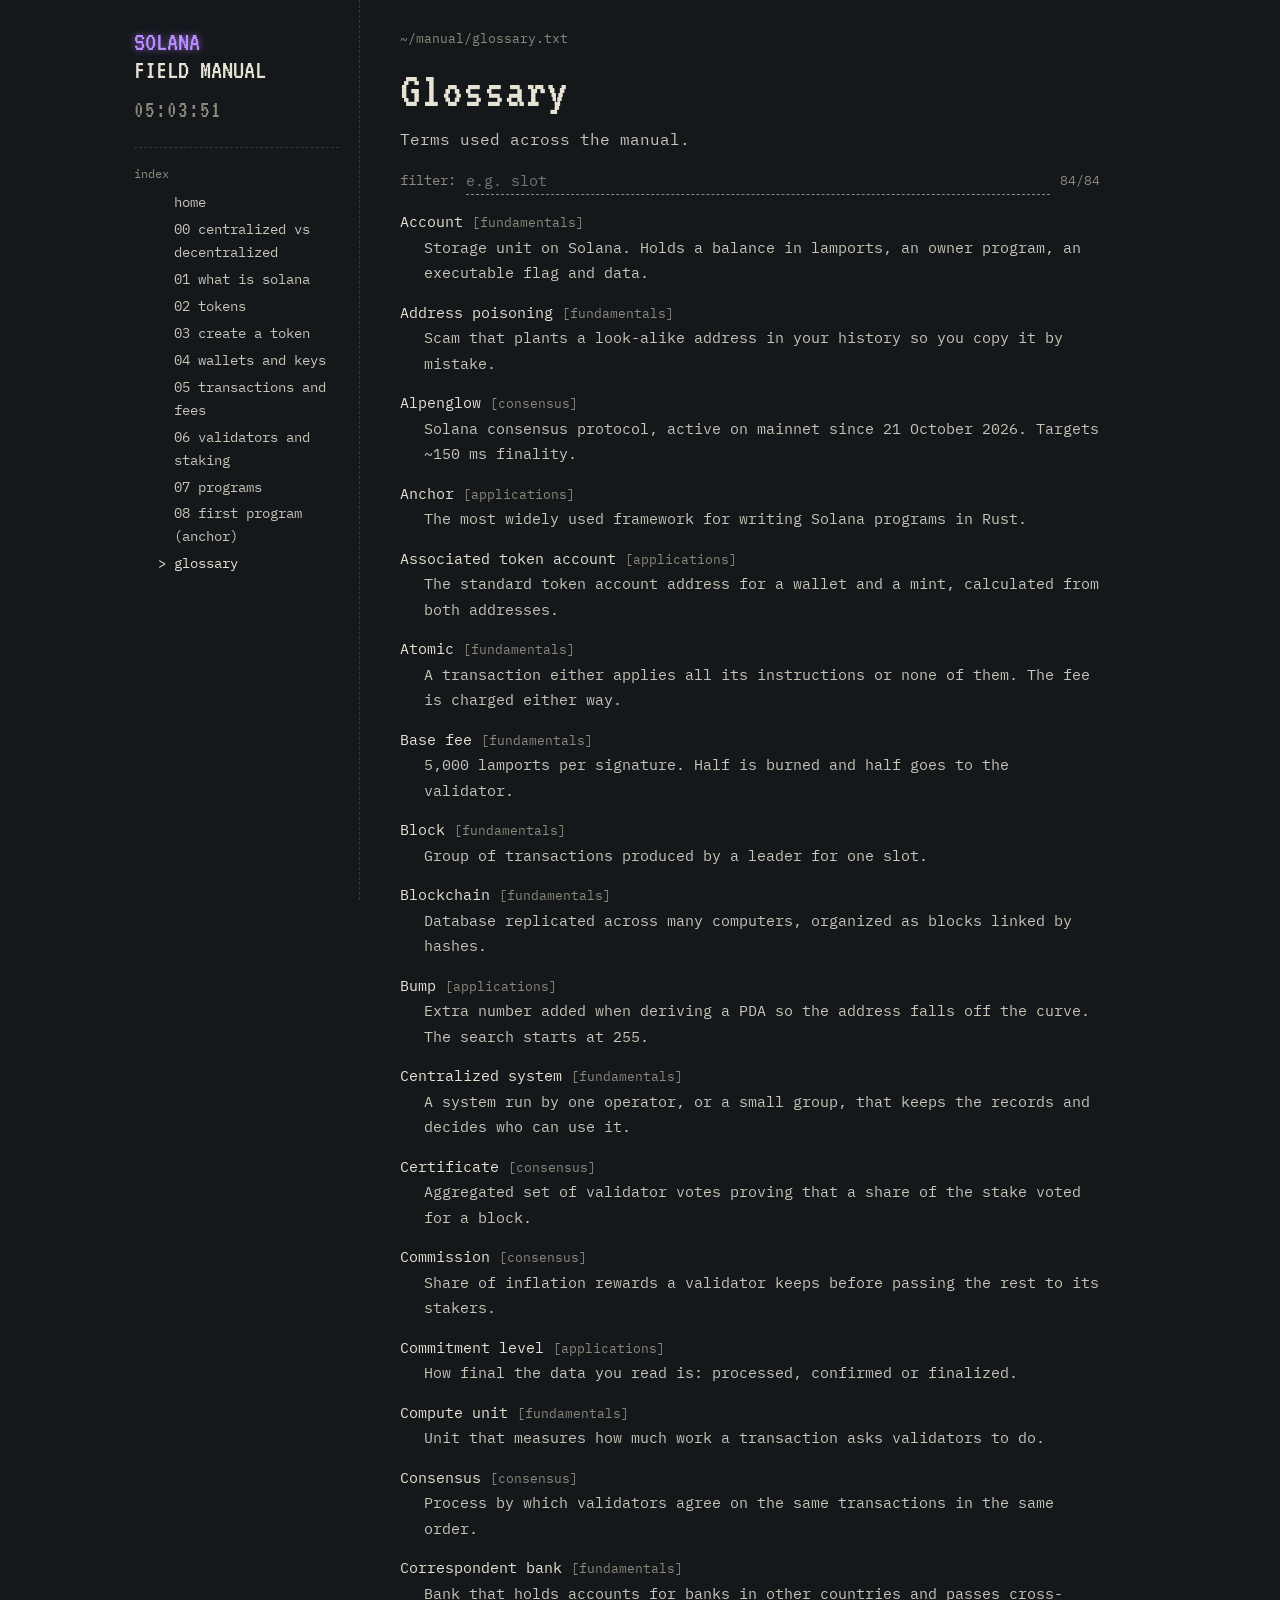
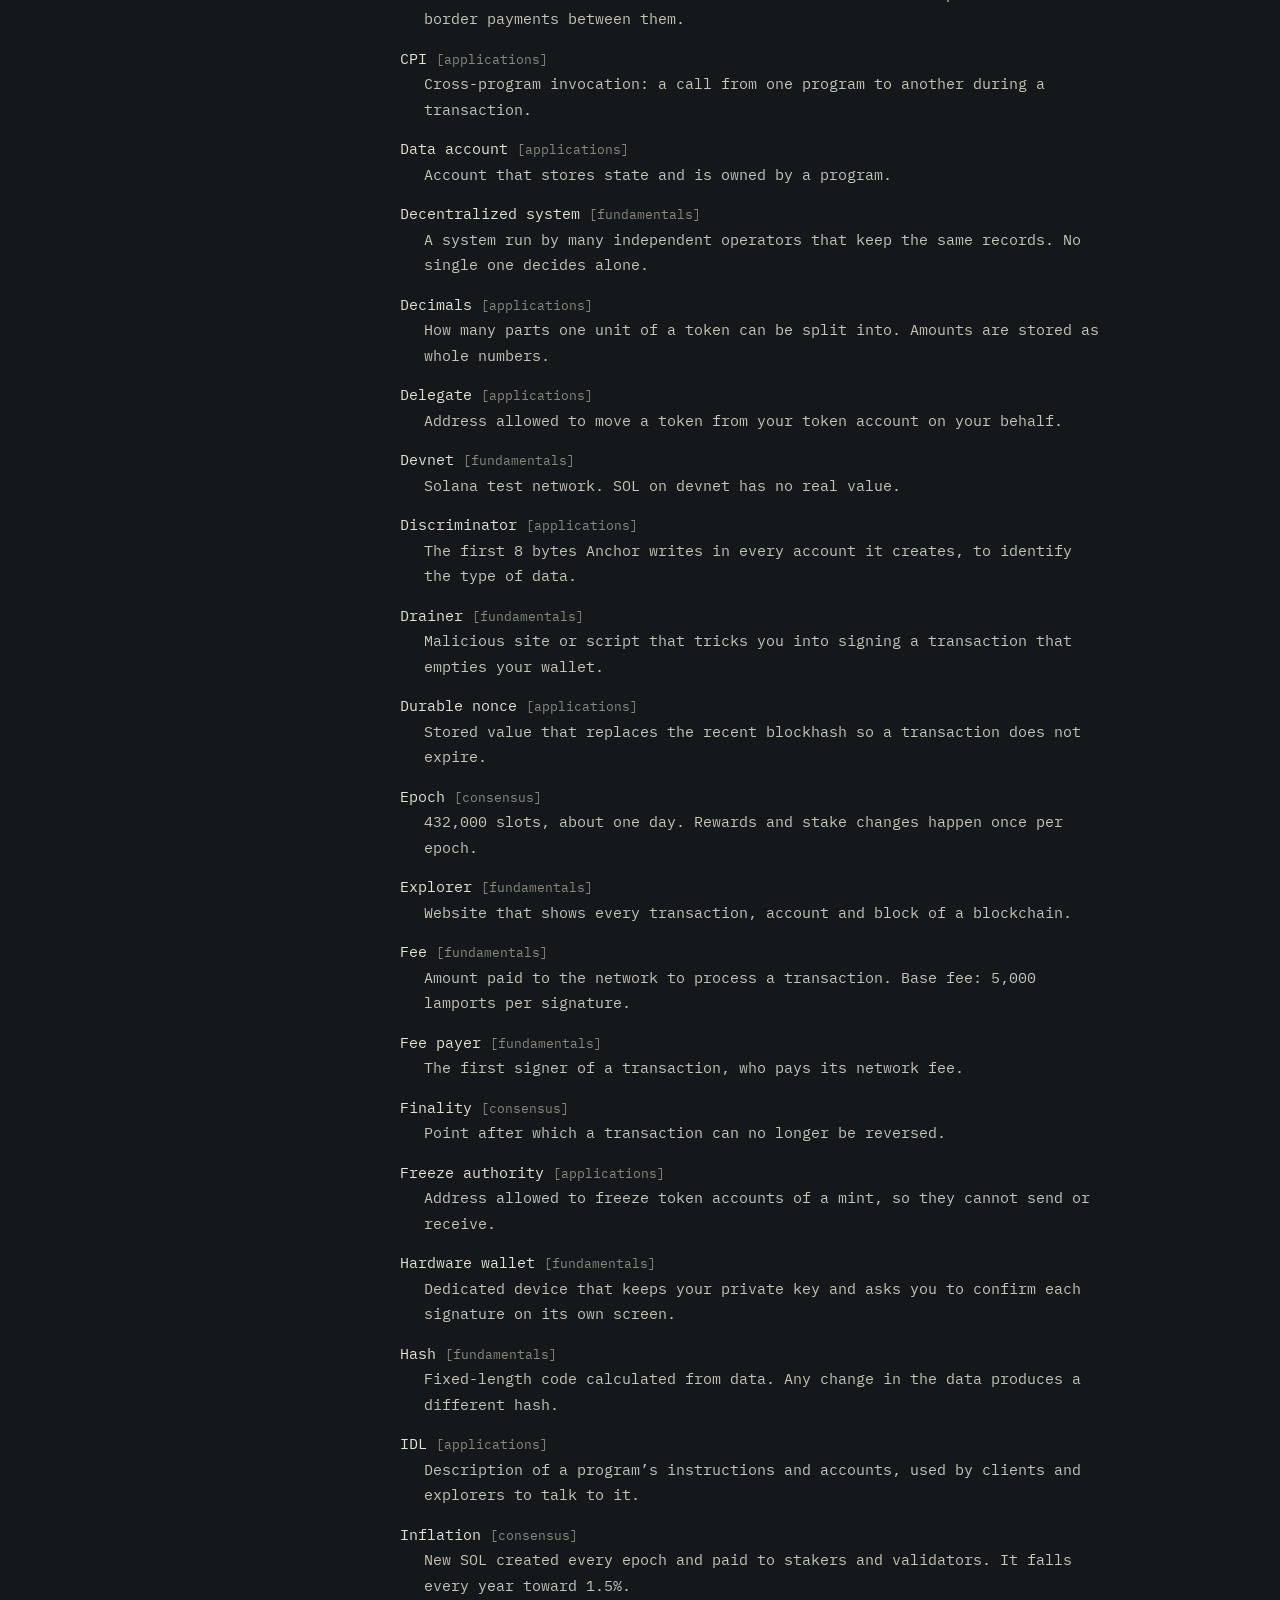
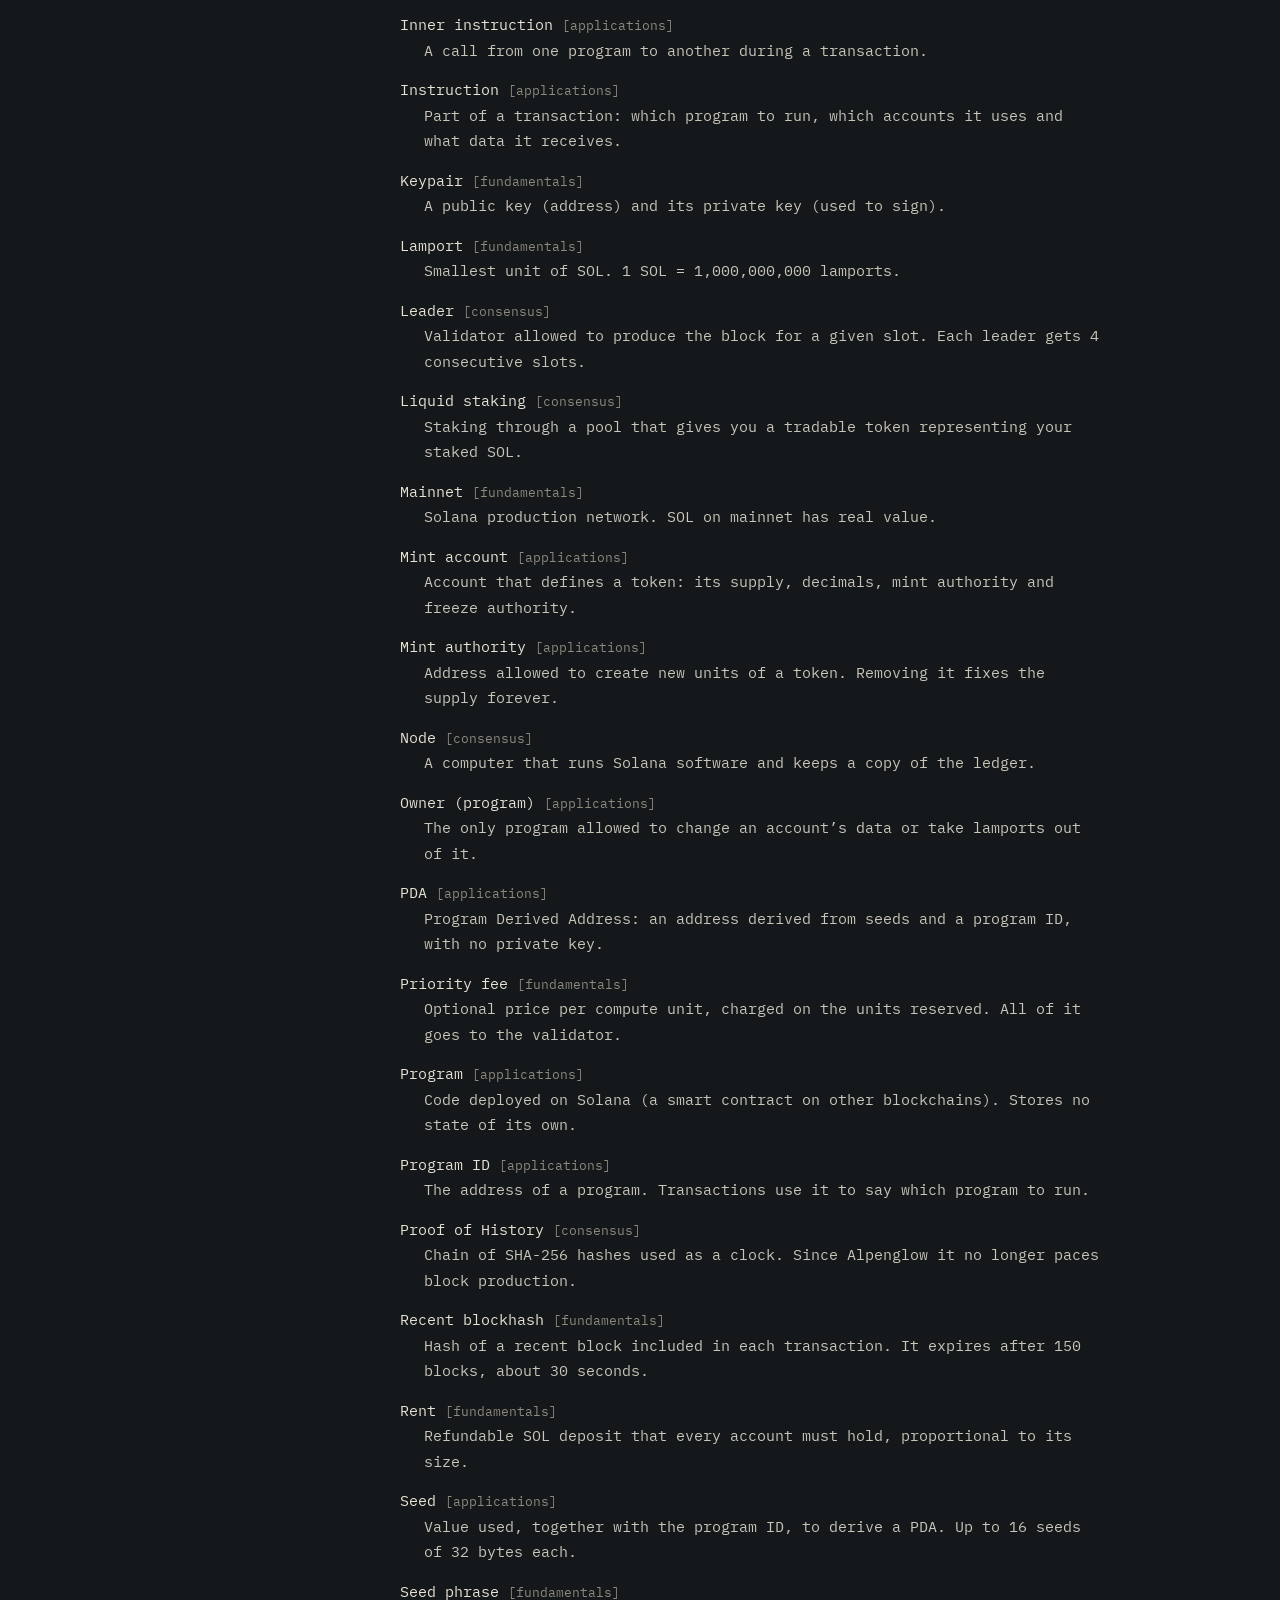
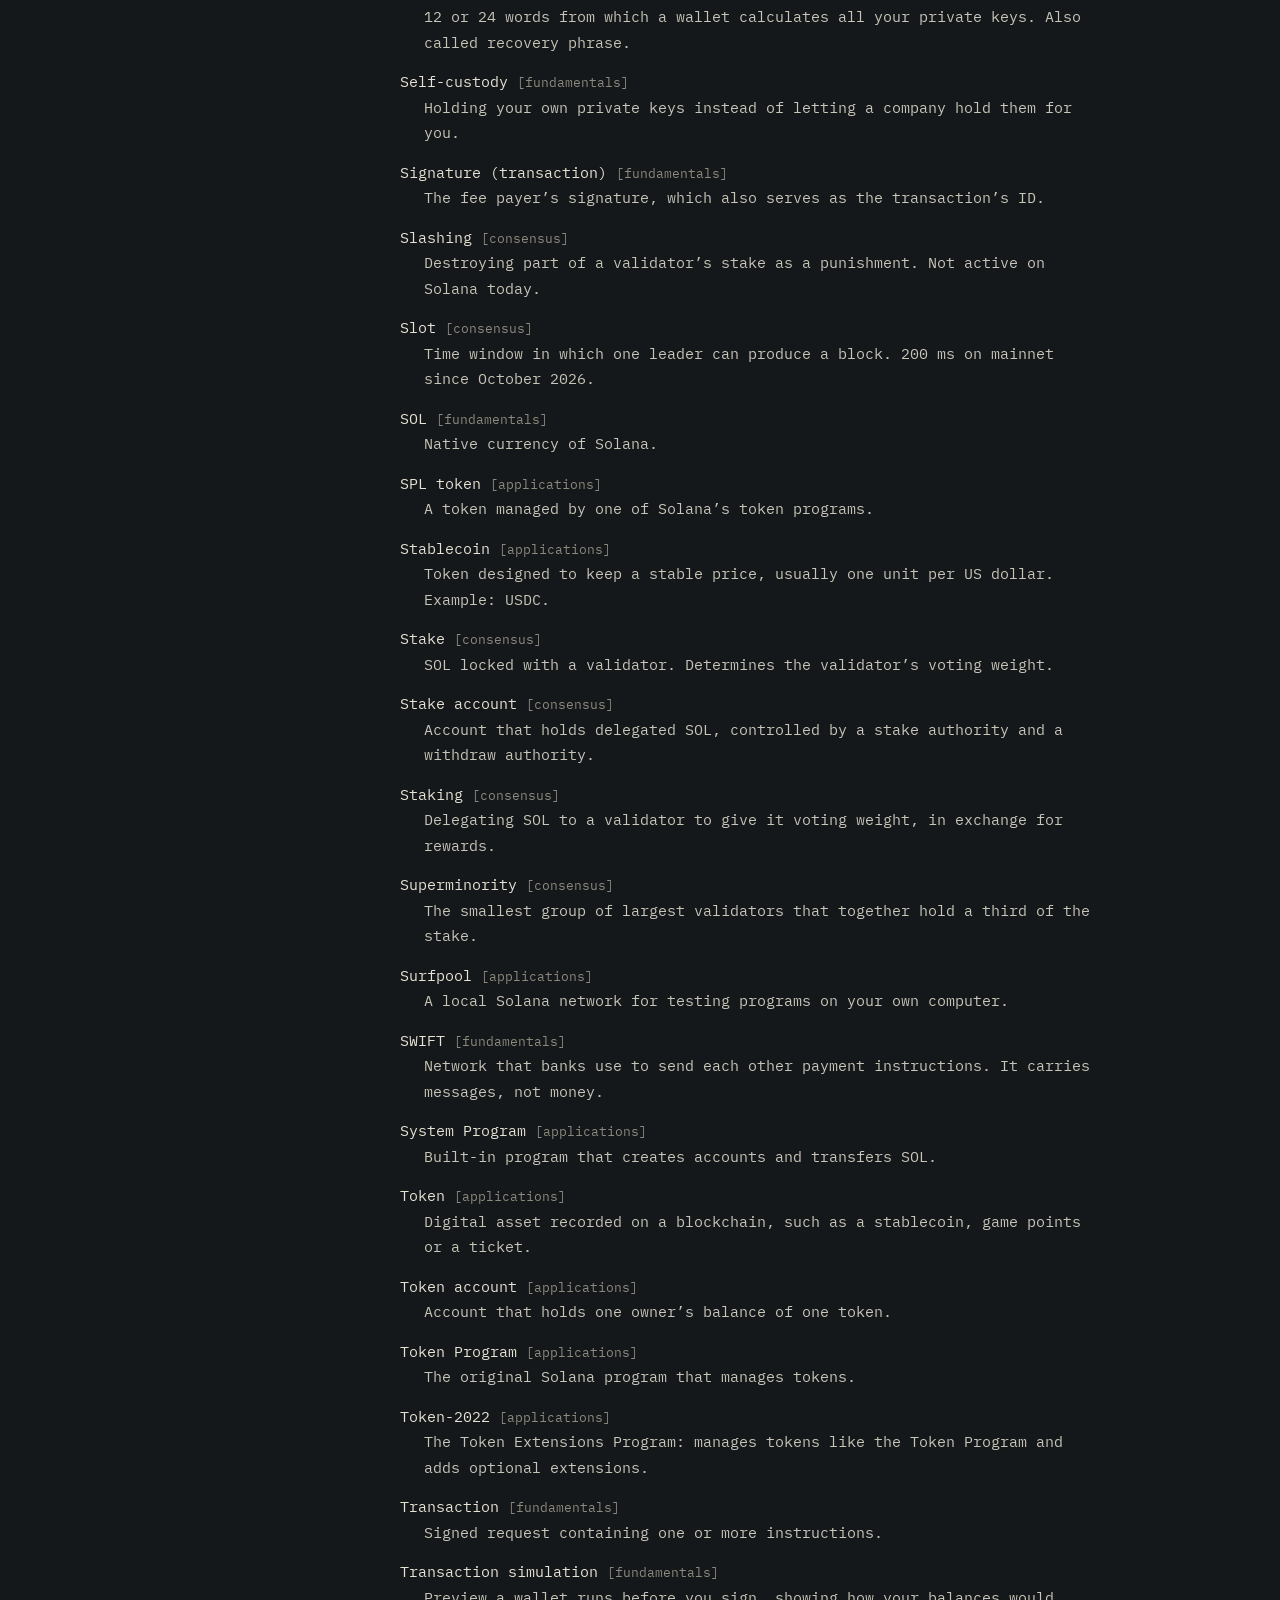
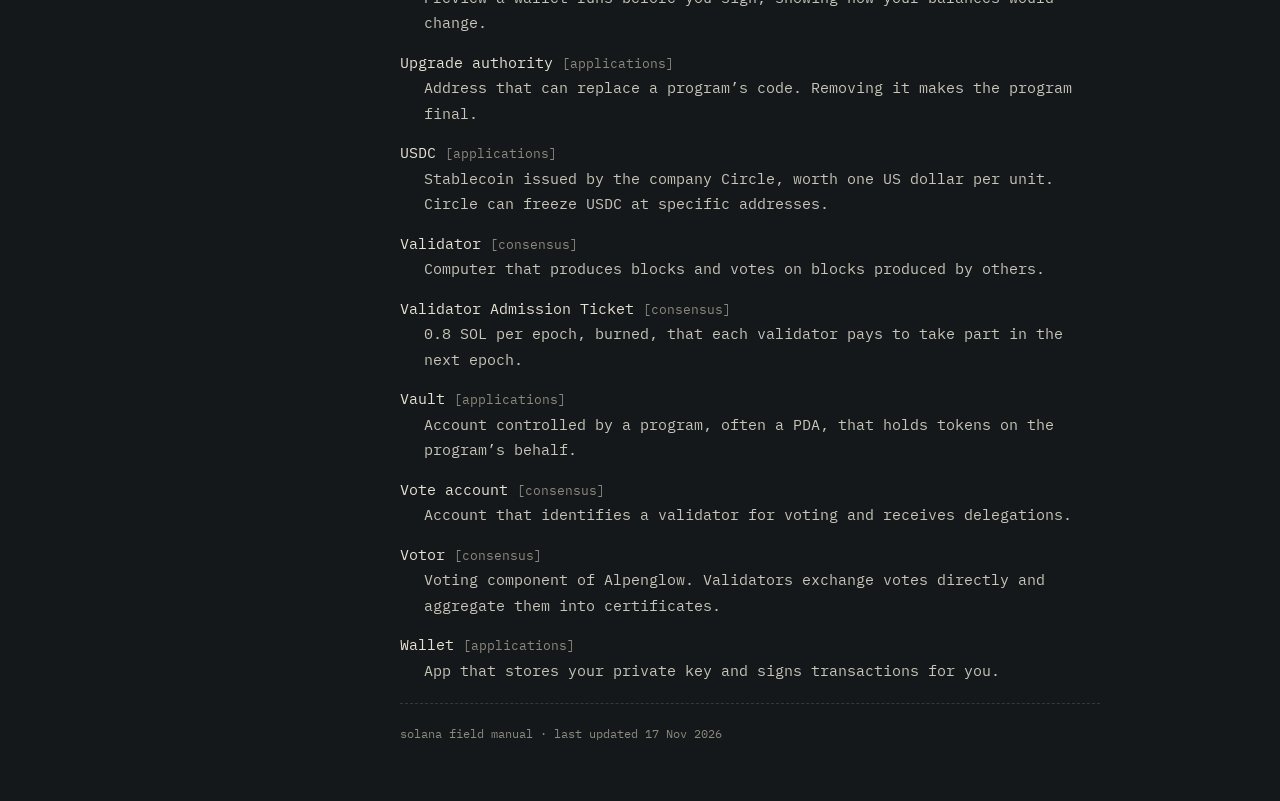
==== glossary.html @ 05550bae "initial commit" ====
<!DOCTYPE html>
<html lang="en">
<head>
<meta charset="UTF-8">
<meta name="viewport" content="width=device-width, initial-scale=1.0">
<title>Glossary · Solana Field Manual</title>
<link rel="preconnect" href="https://fonts.googleapis.com">
<link rel="preconnect" href="https://fonts.gstatic.com" crossorigin>
<link href="https://fonts.googleapis.com/css2?family=IBM+Plex+Mono:ital,wght@0,400;0,600;1,400&family=VT323&display=swap" rel="stylesheet">
<link rel="stylesheet" href="css/base.css">
<link rel="stylesheet" href="css/layout.css">
<link rel="stylesheet" href="css/components.css">
</head>
<body data-root="" data-page="glossary">
<div class="layout">
  <aside class="side" id="sidebar" aria-label="Site index"></aside>

  <main class="content">
    <p class="meta">~/manual/glossary.txt</p>
    <h1>Glossary</h1>
    <p class="lead">Terms used across the manual.</p>

    <div class="filter">
      <label for="gloss-q">filter:</label>
      <input id="gloss-q" type="search" placeholder="e.g. slot" autocomplete="off">
      <span class="meta" id="gloss-count"></span>
    </div>
    <dl class="gloss" id="gloss"></dl>

    <hr>
    <footer>solana field manual · last updated 17 Nov 2026</footer>
  </main>
</div>

<script src="data/articles.js" defer></script>
<script src="data/glossary.js" defer></script>
<script src="js/helpers/clock.js" defer></script>
<script src="js/helpers/sidebar.js" defer></script>
<script src="js/helpers/scroll-spy.js" defer></script>
<script src="js/helpers/copy-code.js" defer></script>
<script src="js/helpers/glossary-filter.js" defer></script>
<script src="js/main.js" defer></script>
</body>
</html>
---- css/base.css ----
/* ============================================================
   base.css
   Colors, fonts, reset and general typography.
   Every other stylesheet uses the variables defined here.
   ============================================================ */

:root{
  --bg:#15181b;          /* soft charcoal background */
  --fg:#c8c5b9;          /* body text, warm off-white */
  --fg-hi:#e6e2d4;       /* headings and strong text */
  --dim:#8c897d;         /* meta text, comments, labels */
  --rule:#34383c;        /* dashed separators */
  --code-bg:#1b1f23;     /* code blocks */
  --amber:#d9a55b;       /* warnings, linked values in figures */
  --red:#d48873;         /* critical warnings, broken links in figures */
  --violet:#b98cff;      /* "SOLANA" in the site name */

  --font-display:'VT323','Courier New',monospace;
  --font-body:'IBM Plex Mono','Courier New',monospace;

  color-scheme:dark;
}

*{margin:0;padding:0;box-sizing:border-box}
html{height:100%;scroll-behavior:smooth}
body{
  min-height:100%;
  background:var(--bg);
  color:var(--fg);
  font-family:var(--font-body);
  font-size:15px;
  line-height:1.7;
}
::selection{background:var(--fg);color:var(--bg)}
[hidden]{display:none !important}

a{color:var(--fg-hi);text-decoration:underline;text-underline-offset:3px;text-decoration-color:var(--dim)}
a:hover{text-decoration-color:var(--fg-hi)}
:focus-visible{outline:1px dashed var(--fg-hi);outline-offset:3px}

hr{border:none;border-top:1px dashed var(--rule);margin:20px 0}

/* ---------- headings ---------- */
h1{
  font-family:var(--font-display);font-weight:400;font-size:52px;line-height:1;
  color:var(--fg-hi);margin:0 0 10px;text-wrap:balance;
}
h1 .cur{
  display:inline-block;width:.45em;height:.8em;margin-left:6px;vertical-align:-2px;
  background:var(--fg-hi);animation:blink 1.1s steps(2,start) infinite;
}
@keyframes blink{50%{opacity:0}}

h2{
  font-family:var(--font-display);font-weight:400;font-size:32px;line-height:1.1;
  color:var(--fg-hi);margin:44px 0 12px;text-wrap:balance;scroll-margin-top:24px;
}
h2 .n{color:var(--dim);margin-right:10px}
h3{font-family:var(--font-display);font-weight:400;font-size:24px;line-height:1.15;color:var(--fg-hi);margin:28px 0 8px}
h4{font-size:15px;font-weight:600;color:var(--fg-hi);margin:20px 0 6px}

/* ---------- text ---------- */
p{margin:0 0 14px}
ul,ol{margin:0 0 16px 24px}
li{margin:4px 0}
li::marker{color:var(--dim)}
strong{color:var(--fg-hi);font-weight:600}
code{font-family:var(--font-body);font-size:.92em;color:var(--fg-hi);background:var(--code-bg);padding:1px 5px}

.meta{font-size:13px;color:var(--dim)}
.lead{font-size:16px}

@media (max-width:820px){
  body{font-size:14px}
  h1{font-size:40px}
  h2{font-size:28px}
}

@media (prefers-reduced-motion:reduce){
  html{scroll-behavior:auto}
  h1 .cur{animation:none}
}
---- css/layout.css ----
/* ============================================================
   layout.css
   Site index on the left, the article in the middle and, on wide
   screens, "on this page" on the right. On phones the index moves to the top.
   ============================================================ */

.layout{
  display:grid;
  grid-template-columns:250px minmax(0,1fr);
  max-width:1060px;
  margin:0 auto;
}

/* ---------- sidebar ---------- */
.side{
  position:sticky;top:0;align-self:start;
  height:100vh;overflow-y:auto;
  padding:28px 20px 28px 24px;
  border-right:1px dashed var(--rule);
  font-size:13.5px;
}
.side hr{margin:16px 0}
.side .h{font-size:12px;color:var(--dim);margin-bottom:6px}

.site{font-family:var(--font-display);font-size:28px;line-height:1;color:var(--fg-hi);text-decoration:none;display:block}
.site .sol{
  color:var(--violet);
  text-shadow:0 0 6px rgba(185,140,255,.55),0 0 14px rgba(185,140,255,.25);
}
.clock{
  font-family:var(--font-display);font-size:24px;color:var(--dim);
  margin-top:6px;letter-spacing:.04em;font-variant-numeric:tabular-nums;
}

.nav,.onpage{list-style:none}
.nav li,.onpage li{margin:2px 0}
.nav a,.onpage a{display:block;position:relative;padding:1px 0 1px 16px;text-decoration:none;color:var(--fg)}
.nav a:hover,.onpage a:hover{color:var(--fg-hi)}
.nav a[aria-current="page"],.onpage a.on{color:var(--fg-hi)}
.nav a[aria-current="page"]::before,.onpage a.on::before{content:">";position:absolute;left:0;color:var(--fg-hi)}
.nav .locked{color:var(--dim)}
.onpage a{color:var(--dim)}
.onpage .n{margin-right:6px}
.progress{margin-top:12px;color:var(--dim);font-size:12.5px;white-space:pre}

/* ---------- right column: on this page (wide screens only) ----------
   Created by js/helpers/scroll-spy.js on article pages. */
.layout.has-toc{grid-template-columns:230px minmax(0,1fr) 210px;max-width:1260px}
.toc-side{
  position:sticky;top:0;align-self:start;
  height:100vh;overflow-y:auto;
  padding:28px 20px 28px 22px;
  border-left:1px dashed var(--rule);
  font-size:13.5px;
}
.toc-side .h{font-size:12px;color:var(--dim);margin-bottom:6px}
.toc-side .onpage-block > hr:first-child{display:none}

/* ---------- content ---------- */
.content{padding:28px 40px 56px;min-width:0}
.content > *{max-width:700px}

footer{font-size:12px;color:var(--dim)}

/* ---------- small screens ---------- */
@media (max-width:820px){
  .layout{grid-template-columns:1fr}
  .side{position:static;height:auto;border-right:none;border-bottom:1px dashed var(--rule);padding:20px 16px}
  .side .top-row{display:flex;justify-content:space-between;align-items:baseline}
  .clock{margin-top:0}
  .nav{display:flex;flex-wrap:wrap;gap:2px 14px}
  .onpage-block{display:none}
  .content{padding:22px 16px 40px}
}
---- css/components.css ----
/* ============================================================
   components.css
   Reusable blocks used inside articles and pages.
   ============================================================ */

/* ---------- code blocks ----------
   <div class="code">
     <div class="label"><span>bash</span><button class="copy" type="button">copy</button></div>
     <pre>...</pre>
   </div>
   Add data-raw to the button to copy comments too (json, rust...). */
.code{margin:8px 0 18px}
.code pre{
  background:var(--code-bg);padding:14px 16px;overflow-x:auto;
  font-family:var(--font-body);font-size:13.5px;line-height:1.6;color:var(--fg);
}
.code pre .c{color:var(--dim)}
.code .label{font-size:12px;color:var(--dim);margin-bottom:2px;display:flex;justify-content:space-between;gap:12px}
.copy{font-family:var(--font-body);font-size:12px;background:none;border:none;color:var(--dim);cursor:pointer;padding:0}
.copy::before{content:"["}
.copy::after{content:"]"}
.copy:hover{color:var(--fg-hi)}

/* ---------- figures (inline svg) ----------
   <figure class="fig"><div class="wrap"><svg>...</svg></div><figcaption>fig. 1: ...</figcaption></figure> */
.fig{margin:10px 0 20px}
.fig .wrap{overflow-x:auto;padding:14px 0 6px;border-top:1px dashed var(--rule);border-bottom:1px dashed var(--rule)}
.fig svg{display:block;width:100%;height:auto;min-width:560px}
.fig figcaption{font-size:12.5px;color:var(--dim);margin-top:6px}
.fig text{font-family:var(--font-body);font-size:13px;fill:var(--fg)}
.fig .t-hi{font-family:var(--font-display);font-size:21px;fill:var(--fg-hi)}
.fig .t-dim{fill:var(--dim);font-size:12px}
.fig .t-am{fill:var(--amber)}
.fig .t-red{fill:var(--red)}
.fig .box{fill:none;stroke:var(--fg);stroke-width:1}
.fig .sep{stroke:var(--rule);stroke-width:1}
.fig .ln{fill:none;stroke:var(--amber);stroke-width:1.2}
.fig .ln-red{fill:none;stroke:var(--red);stroke-width:1.2;stroke-dasharray:4 3}
.fig .ln-red.solid{stroke-dasharray:none}
.fig .ax{stroke:var(--dim);stroke-width:1;fill:none}
.fig .cell{fill:none;stroke:var(--dim);stroke-width:1}
.fig .cell.f{fill:rgba(200,197,185,.09)}
.fig .mk{fill:var(--amber)}

/* ---------- tables ---------- */
.tbl{overflow-x:auto;margin:8px 0 18px}
table{border-collapse:collapse;width:100%;font-size:14px;font-variant-numeric:tabular-nums}
th{text-align:left;font-weight:400;color:var(--dim);padding:6px 14px 6px 0;border-bottom:1px dashed var(--rule)}
td{padding:7px 14px 7px 0;border-bottom:1px dashed var(--rule);vertical-align:top}
tr:last-child td{border-bottom:none}

/* ---------- notes ----------
   .note (info) · .note.warn (amber) · .note.crit (red) */
.note{margin:8px 0 18px;padding-left:16px;border-left:1px dashed var(--dim)}
.note .t{display:block;color:var(--fg-hi)}
.note.warn{border-left-color:var(--amber)}
.note.warn .t{color:var(--amber)}
.note.crit{border-left-color:var(--red)}
.note.crit .t{color:var(--red)}
.note p:last-child{margin-bottom:0}

/* ---------- home: file listing ---------- */
.ls{font-size:14px;margin:8px 0 18px;overflow-x:auto}
.ls td{border:none;padding:3px 18px 3px 0;white-space:nowrap}
.ls .perm,.ls .locked{color:var(--dim)}

/* ---------- misc ---------- */
.toc{list-style:none;margin:8px 0 16px}
.toc .n{color:var(--dim);margin-right:8px}
.pager{display:flex;justify-content:space-between;gap:16px;flex-wrap:wrap;font-size:14px}
.redact{display:block;height:1em;background:var(--rule);margin:10px 0}
.redact.s{width:55%}
.redact.m{width:80%}

/* ---------- glossary ---------- */
.filter{display:flex;gap:10px;align-items:center;flex-wrap:wrap;margin:6px 0 14px;font-size:14px}
.filter label{color:var(--dim)}
.filter input{
  flex:1 1 220px;background:transparent;border:none;border-bottom:1px dashed var(--dim);
  color:var(--fg-hi);font-family:var(--font-body);font-size:15px;padding:4px 0;outline:none;
}
.filter input:focus{border-bottom-color:var(--fg-hi)}
dl.gloss dt{color:var(--fg-hi);margin-top:14px}
dl.gloss dd{margin-left:24px}
dl.gloss .tag{font-size:13px;color:var(--dim)}

/* ---------- figure extras (flows and networks) ---------- */
.fig .box.dim{stroke:var(--rule)}
.fig .t-hi.dim{fill:var(--dim)}
.fig .ln-fg{fill:none;stroke:var(--fg);stroke-width:1.2}
.fig .ln-dim{fill:none;stroke:var(--rule);stroke-width:1.2}
.fig .dash{stroke-dasharray:4 3}
.fig .zone{stroke:var(--rule);stroke-width:1;stroke-dasharray:3 4}
.fig .net{fill:none;stroke:var(--rule);stroke-width:1;stroke-dasharray:4 3}
.fig .vnode{fill:var(--bg);stroke:var(--fg);stroke-width:1}
.fig .vnode.off{stroke:var(--red)}
.fig .mk-fg{fill:var(--fg)}
.fig .mk-dim{fill:var(--rule)}

/* ---------- article meta (level, prerequisites, reading time...) ----------
   <ul class="meta-list"><li><span class="k">level</span>beginner</li>...</ul> */
.meta-list{list-style:none;margin:0 0 14px;font-size:13px;color:var(--fg)}
.meta-list li{margin:0}
.meta-list .k{display:inline-block;min-width:16ch;color:var(--dim)}
.fig .box.red{stroke:var(--red)}

/* ---------- terminal screens (real command output) ----------
   <figure class="term">
     <div class="term-bar"><span>screen 1</span><span>terminal · devnet</span></div>
     <pre><span class="pr">$</span> command
output line with <span class="hl">value to copy</span>
<span class="ann">         ^ annotation</span></pre>
     <figcaption>what to look for</figcaption>
   </figure> */
.term{margin:10px 0 20px}
.term-bar{
  display:flex;justify-content:space-between;gap:12px;
  font-size:12px;color:var(--dim);
  border:1px solid var(--rule);border-bottom:none;padding:3px 12px;
}
.term pre{
  border:1px solid var(--rule);background:#111417;
  padding:12px 14px;overflow-x:auto;
  font-family:var(--font-body);font-size:13px;line-height:1.6;color:var(--fg);
}
.term .pr{color:var(--dim)}
.term .cmd{color:var(--fg-hi)}
.term .hl{color:var(--amber)}
.term .ann{color:var(--amber)}
.term .err{color:var(--red)}
.term .ann.err{color:var(--red)}
.term .ok{color:var(--fg-hi)}
.term figcaption{font-size:12.5px;color:var(--dim);margin-top:6px}
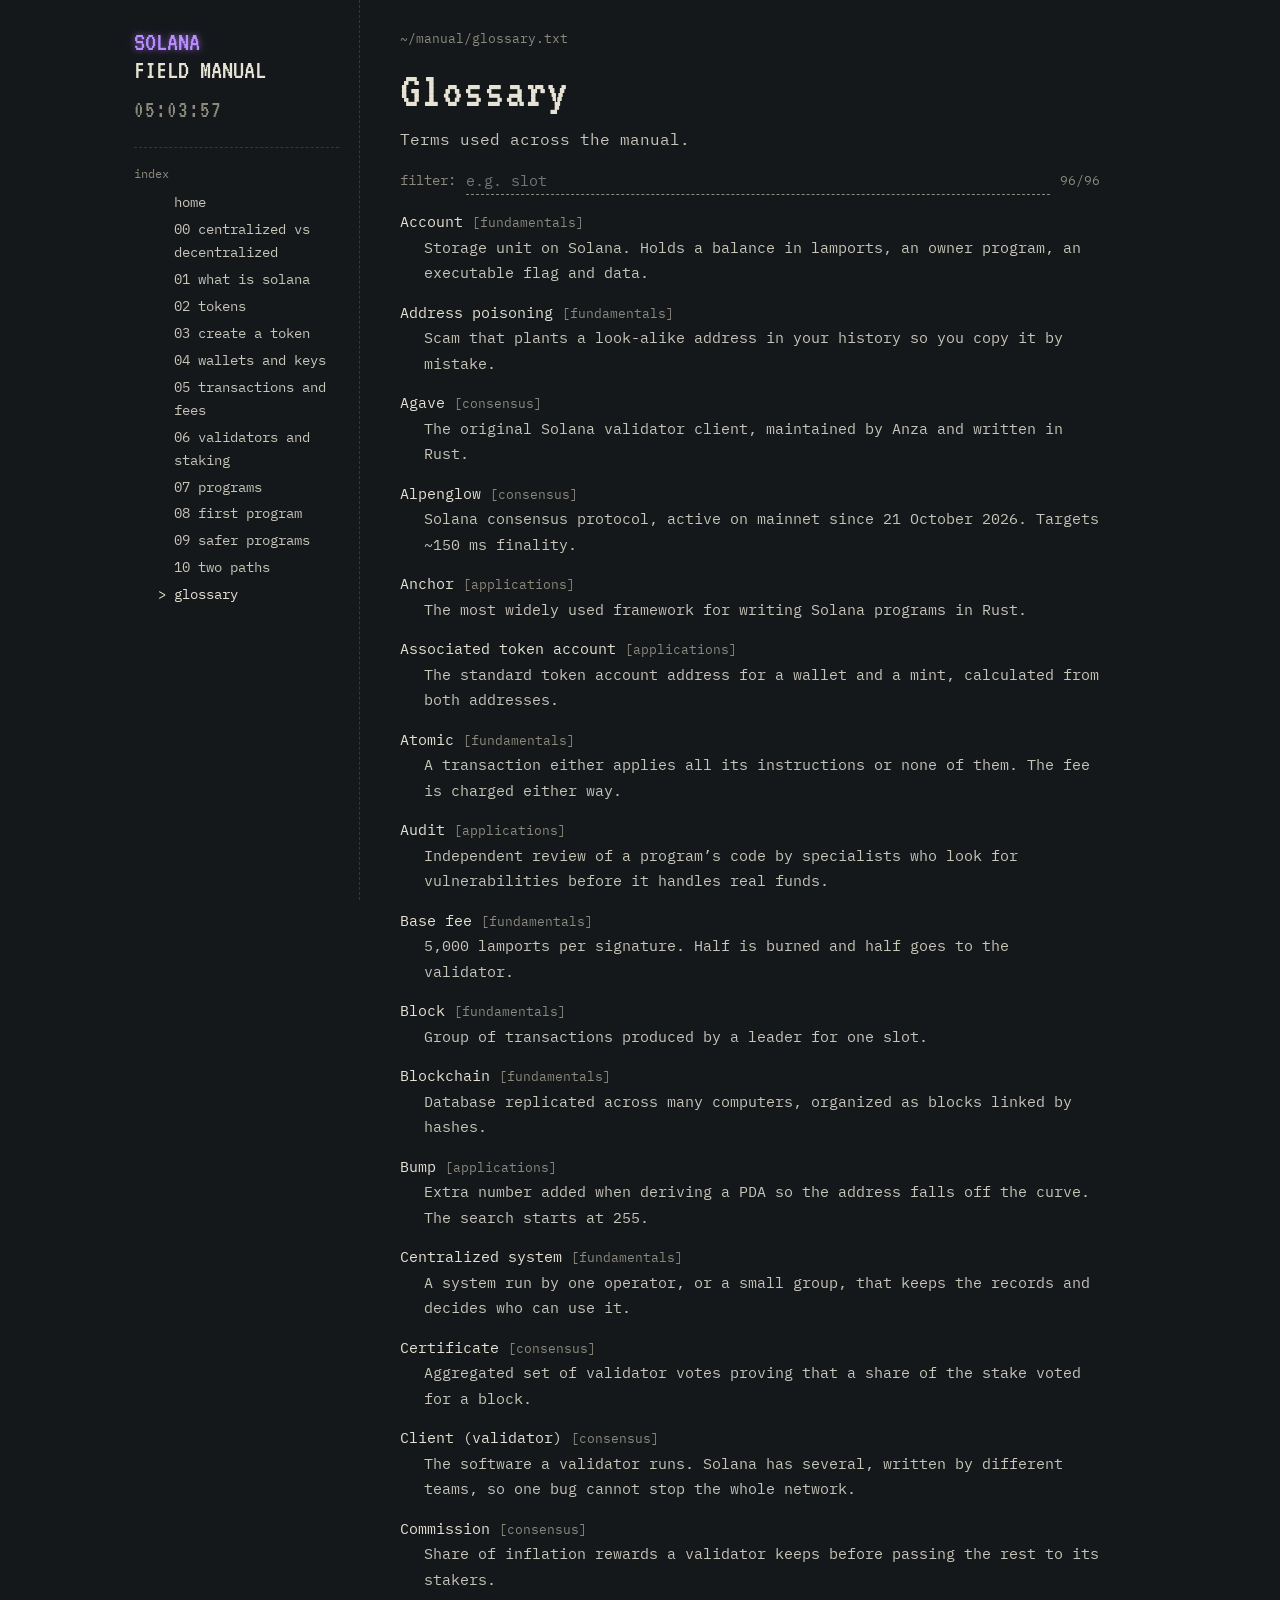
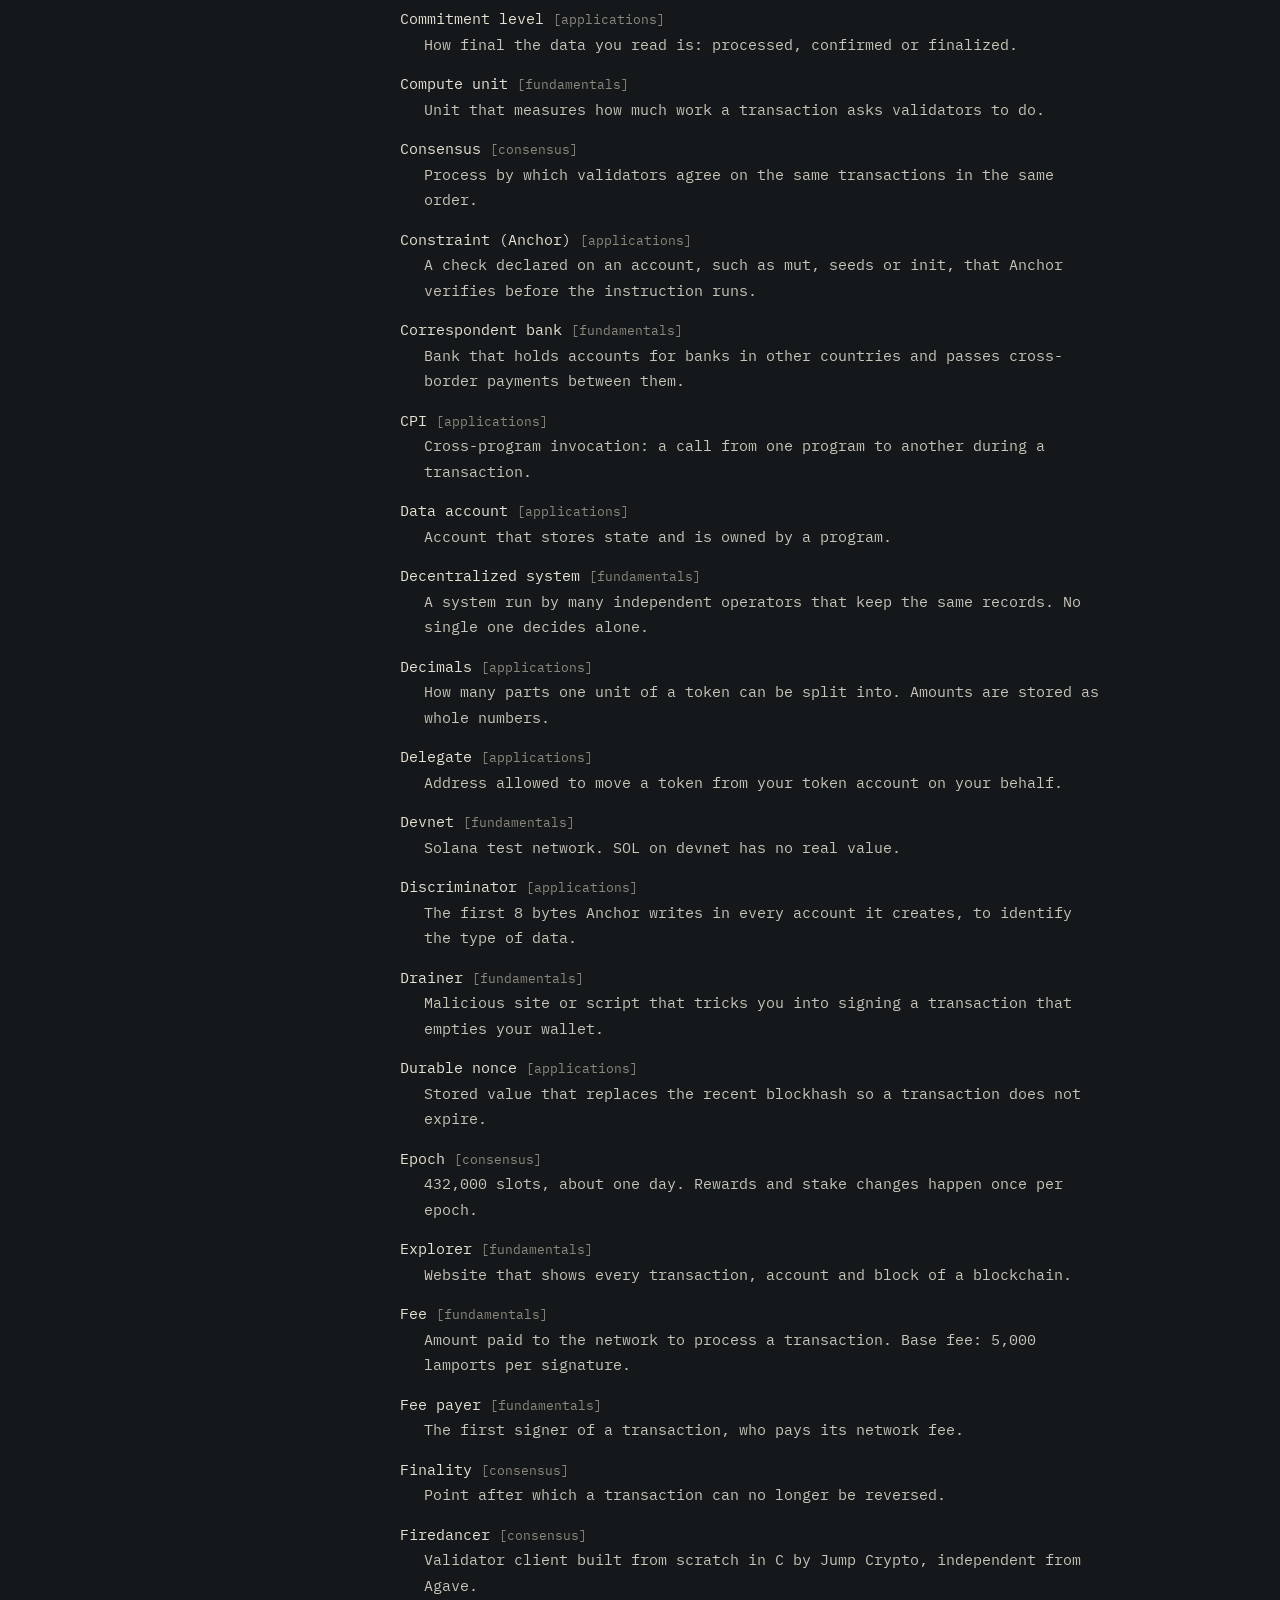
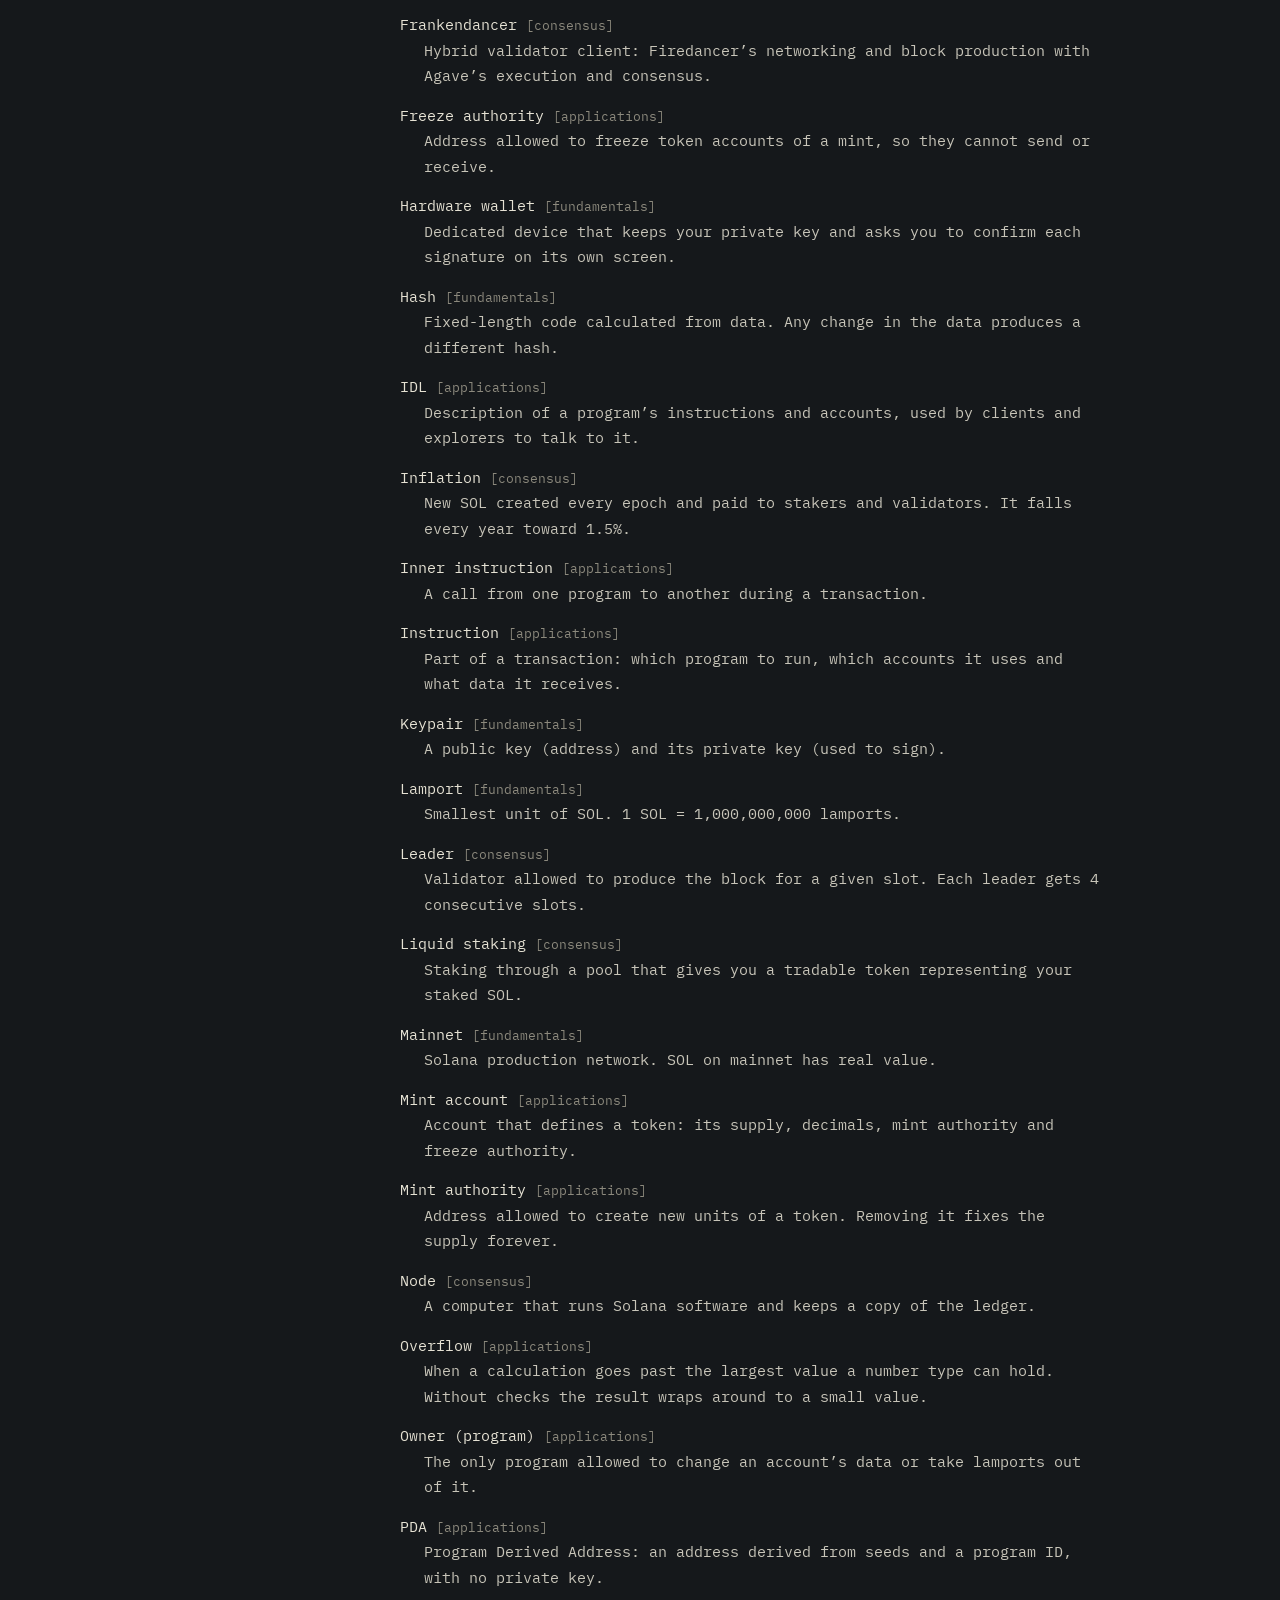
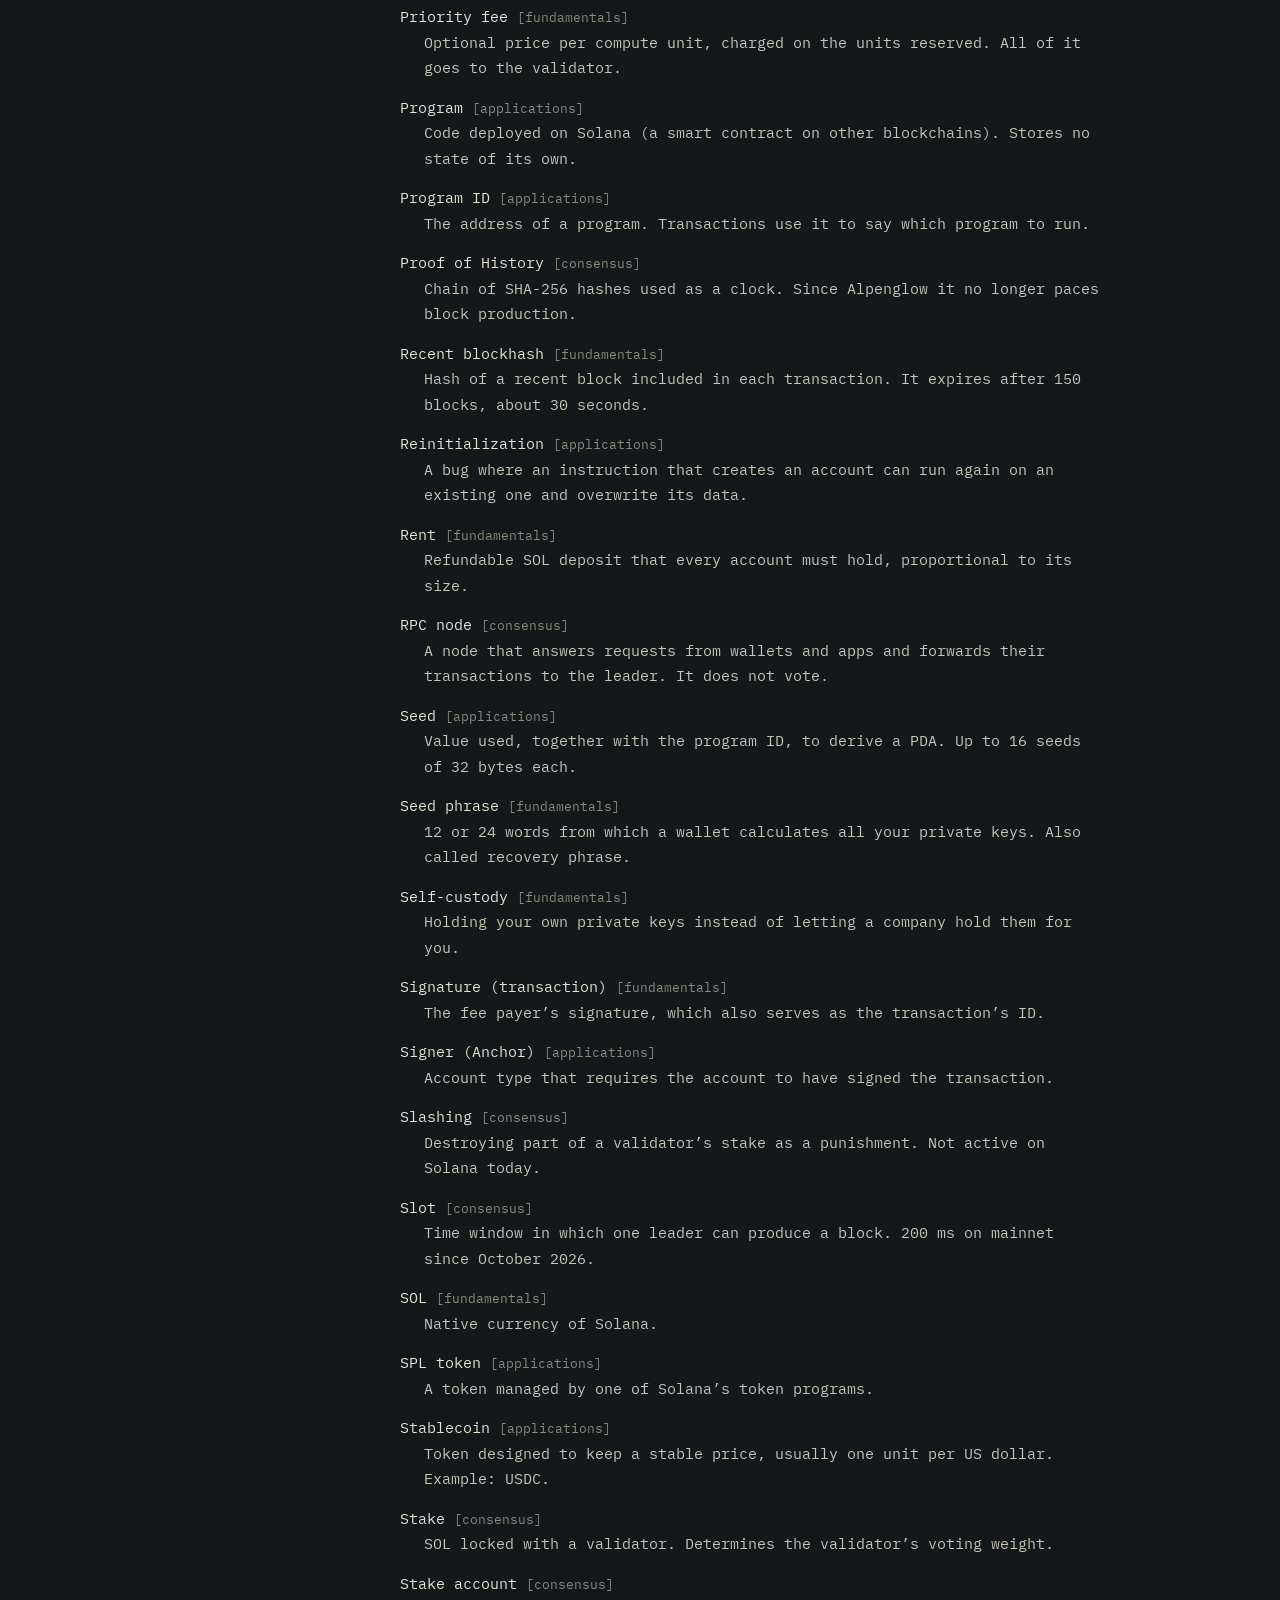
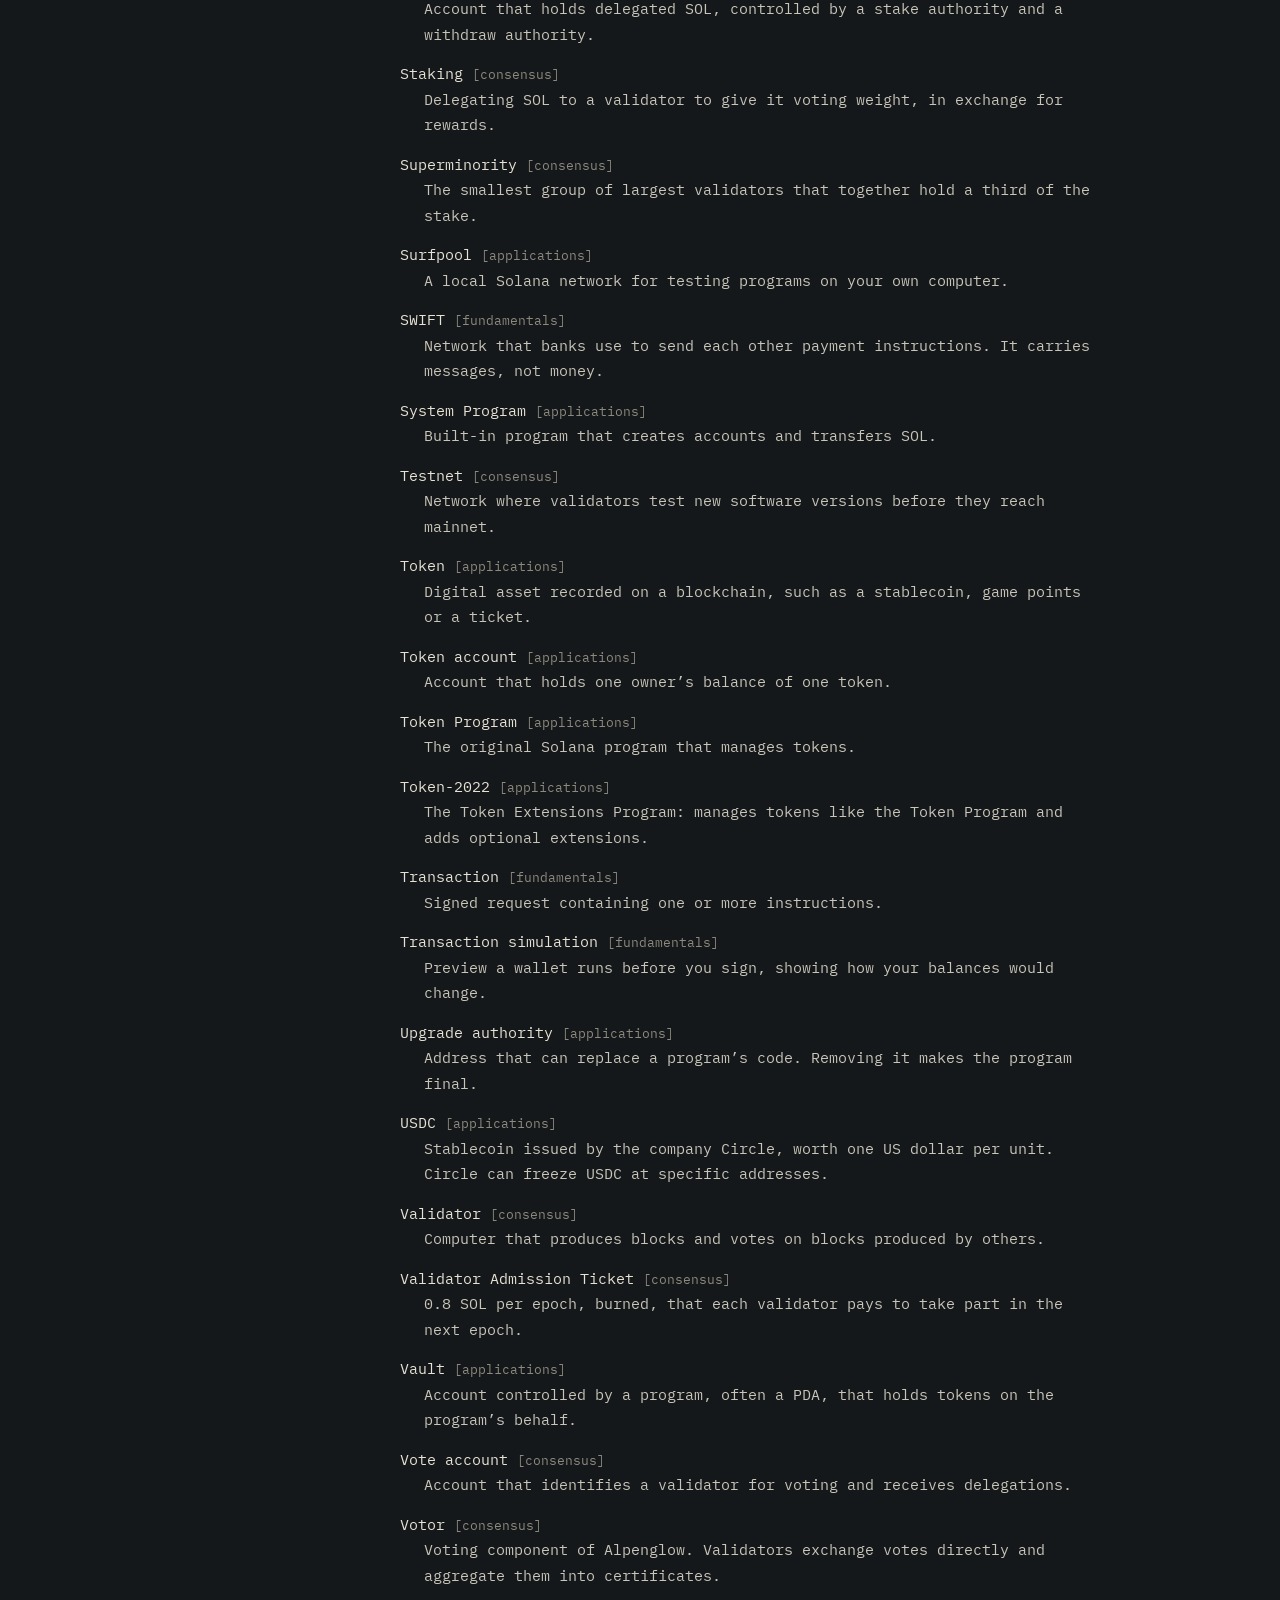
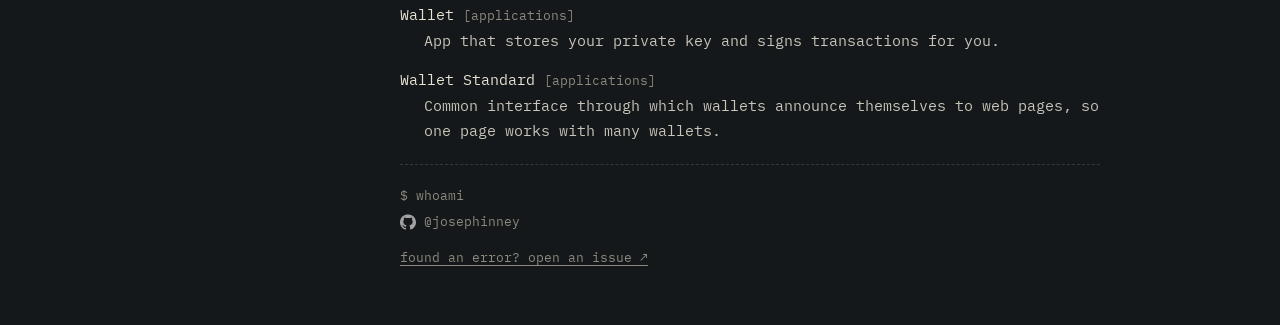
==== commit 83899d78: "Finish site: footer with issue link, favicon, sharing card, 404 page, licenses and README" ====
--- a/glossary.html
+++ b/glossary.html
@@ -4,6 +4,9 @@
 <meta charset="UTF-8">
 <meta name="viewport" content="width=device-width, initial-scale=1.0">
 <title>Glossary · Solana Field Manual</title>
+<link rel="icon" href="assets/favicon.svg" type="image/svg+xml">
+<link rel="icon" href="assets/favicon-32.png" sizes="32x32" type="image/png">
+<link rel="apple-touch-icon" href="assets/apple-touch-icon.png">
 <link rel="preconnect" href="https://fonts.googleapis.com">
 <link rel="preconnect" href="https://fonts.gstatic.com" crossorigin>
 <link href="https://fonts.googleapis.com/css2?family=IBM+Plex+Mono:ital,wght@0,400;0,600;1,400&family=VT323&display=swap" rel="stylesheet">
@@ -28,7 +31,7 @@
     <dl class="gloss" id="gloss"></dl>
 
     <hr>
-    <footer>solana field manual · last updated 17 Nov 2026</footer>
+    <footer id="site-footer"></footer>
   </main>
 </div>
 
@@ -36,6 +39,7 @@
 <script src="data/glossary.js" defer></script>
 <script src="js/helpers/clock.js" defer></script>
 <script src="js/helpers/sidebar.js" defer></script>
+<script src="js/helpers/footer.js" defer></script>
 <script src="js/helpers/scroll-spy.js" defer></script>
 <script src="js/helpers/copy-code.js" defer></script>
 <script src="js/helpers/glossary-filter.js" defer></script>
--- a/css/base.css
+++ b/css/base.css
@@ -14,6 +14,8 @@
   --amber:#d9a55b;       /* warnings, linked values in figures */
   --red:#d48873;         /* critical warnings, broken links in figures */
   --violet:#b98cff;      /* "SOLANA" in the site name */
+  --violet-soft:#ad98d8; /* code: attributes and macros */
+  --sage:#a3b38f;        /* code: strings */
 
   --font-display:'VT323','Courier New',monospace;
   --font-body:'IBM Plex Mono','Courier New',monospace;
--- a/css/layout.css
+++ b/css/layout.css
@@ -60,7 +60,17 @@
 .content{padding:28px 40px 56px;min-width:0}
 .content > *{max-width:700px}
 
-footer{font-size:12px;color:var(--dim)}
+/* footer: terminal-style signature built by js/helpers/footer.js */
+footer{font-size:13px;color:var(--dim);margin-top:4px}
+footer .whoami{margin:0 0 4px}
+footer .whoami .pr{color:var(--dim)}
+footer .gh{display:inline-flex;align-items:center;gap:8px;color:var(--dim);text-decoration:none}
+footer .gh img{opacity:.6;transition:opacity .15s}
+footer .gh:hover,footer .gh:focus-visible{color:var(--fg-hi)}
+footer .gh:hover img,footer .gh:focus-visible img{opacity:1}
+footer .report{margin:10px 0 0}
+footer .report a{color:var(--dim)}
+footer .report a:hover,footer .report a:focus-visible{color:var(--fg-hi)}
 
 /* ---------- small screens ---------- */
 @media (max-width:820px){
--- a/css/components.css
+++ b/css/components.css
@@ -15,6 +15,13 @@
   font-family:var(--font-body);font-size:13.5px;line-height:1.6;color:var(--fg);
 }
 .code pre .c{color:var(--dim)}
+/* syntax colors, written by js/helpers/highlight.js.
+   Few colors on purpose: each one marks a different kind of thing. */
+.code pre .kw{color:var(--amber)}          /* keywords: pub fn, use, const, await */
+.code pre .at{color:var(--violet-soft)}    /* attributes and macros: #[account(...)], msg! */
+.code pre .s{color:var(--sage)}            /* strings: b"counter", "@anchor-lang/core" */
+.code pre .ty{color:var(--fg-hi)}          /* types: Signer, Account, u64 */
+.code pre .v{color:var(--amber)}           /* shell variables: $MINT */
 .code .label{font-size:12px;color:var(--dim);margin-bottom:2px;display:flex;justify-content:space-between;gap:12px}
 .copy{font-family:var(--font-body);font-size:12px;background:none;border:none;color:var(--dim);cursor:pointer;padding:0}
 .copy::before{content:"["}
@@ -32,6 +39,7 @@
 .fig .t-dim{fill:var(--dim);font-size:12px}
 .fig .t-am{fill:var(--amber)}
 .fig .t-red{fill:var(--red)}
+.fig .t-code{fill:var(--fg-hi)}             /* code inside a figure, in the body font */
 .fig .box{fill:none;stroke:var(--fg);stroke-width:1}
 .fig .sep{stroke:var(--rule);stroke-width:1}
 .fig .ln{fill:none;stroke:var(--amber);stroke-width:1.2}
@@ -59,10 +67,12 @@
 .note.crit .t{color:var(--red)}
 .note p:last-child{margin-bottom:0}
 
-/* ---------- home: file listing ---------- */
-.ls{font-size:14px;margin:8px 0 18px;overflow-x:auto}
-.ls td{border:none;padding:3px 18px 3px 0;white-space:nowrap}
-.ls .perm,.ls .locked{color:var(--dim)}
+/* ---------- home: start button ----------
+   <nav class="start"><a class="btn" href="...">start reading &gt;&gt;</a></nav> */
+.start{display:flex;justify-content:flex-end;margin:32px 0 8px}
+.btn{display:inline-block;padding:8px 18px;border:1px solid var(--fg);color:var(--fg-hi);text-decoration:none;font-size:15px}
+.btn:hover,.btn:focus-visible{background:var(--fg-hi);color:var(--bg)}
+.disclaimer{font-size:12.5px;color:var(--dim);margin:28px 0 0}
 
 /* ---------- misc ---------- */
 .toc{list-style:none;margin:8px 0 16px}
